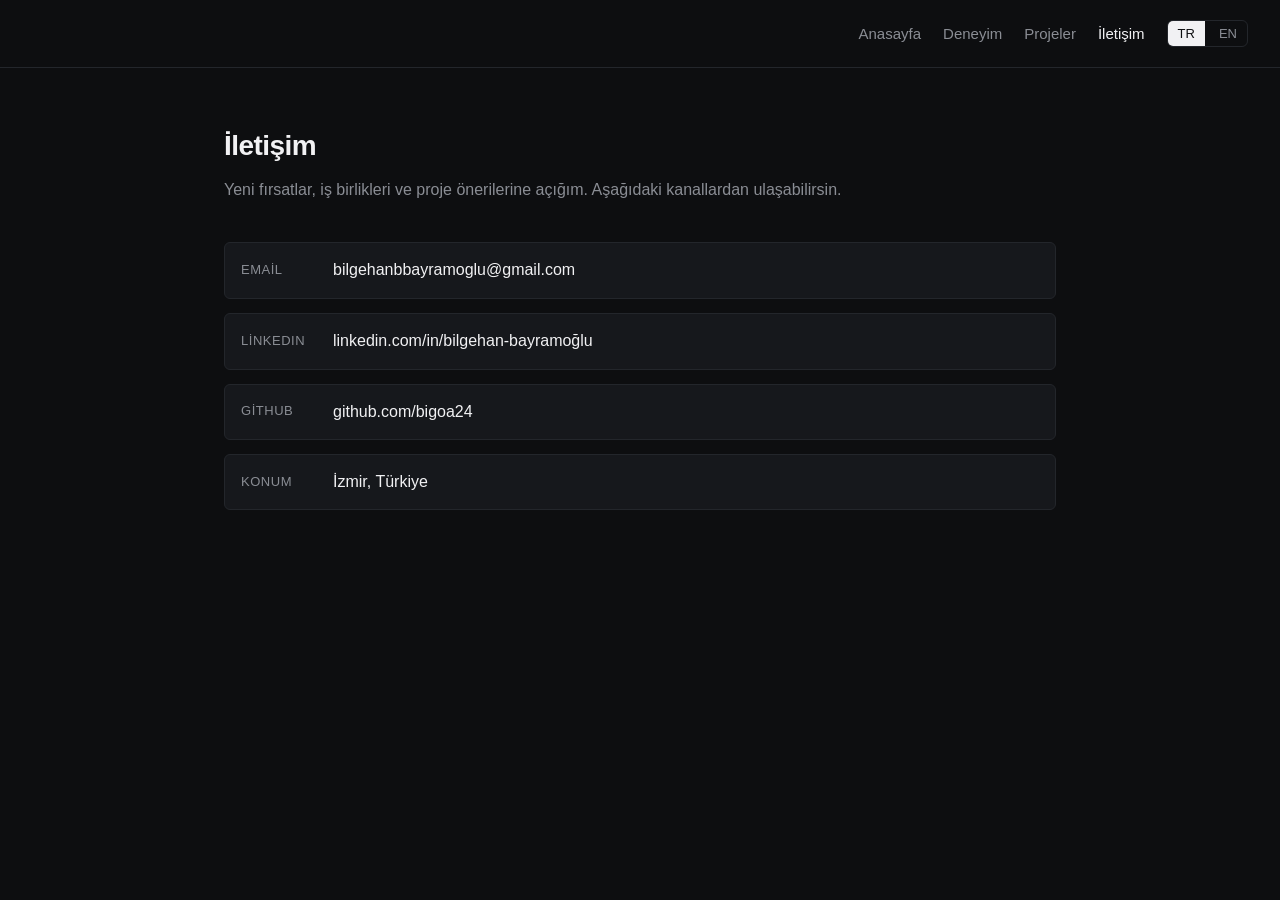
==== contact.html @ 8e67086f "initial commit" ====
<!doctype html>
<html lang="tr">
<head>
  <meta charset="utf-8" />
  <meta name="viewport" content="width=device-width, initial-scale=1" />
  <title>İletişim — Bilgehan Bayramoğlu</title>
  <link rel="stylesheet" href="css/styles.css" />
</head>
<body>
  <header>
    <div class="nav-inner">
      <nav>
        <ul>
          <li><a href="index.html"><span data-lang="tr">Anasayfa</span><span data-lang="en">Home</span></a></li>
          <li><a href="experience.html"><span data-lang="tr">Deneyim</span><span data-lang="en">Experience</span></a></li>
          <li><a href="projects.html"><span data-lang="tr">Projeler</span><span data-lang="en">Projects</span></a></li>
          <li><a href="contact.html" class="active"><span data-lang="tr">İletişim</span><span data-lang="en">Contact</span></a></li>
          <li>
            <div class="lang-switch">
              <button data-set-lang="tr" type="button">TR</button>
              <button data-set-lang="en" type="button">EN</button>
            </div>
          </li>
        </ul>
      </nav>
    </div>
  </header>

  <main>
    <div class="container">
      <h1 class="page-title"><span data-lang="tr">İletişim</span><span data-lang="en">Contact</span></h1>
      <p class="page-subtitle">
        <span data-lang="tr">Yeni fırsatlar, iş birlikleri ve proje önerilerine açığım. Aşağıdaki kanallardan ulaşabilirsin.</span>
        <span data-lang="en">Open to new opportunities, collaborations, and project ideas. Reach me through any of the channels below.</span>
      </p>

      <ul class="contact-list">
        <li>
          <span class="label">Email</span>
          <a href="mailto:bilgehanbbayramoglu@gmail.com">bilgehanbbayramoglu@gmail.com</a>
        </li>
        <li>
          <span class="label">LinkedIn</span>
          <a href="https://www.linkedin.com/in/bilgehan-bayramoğlu" target="_blank" rel="noopener">linkedin.com/in/bilgehan-bayramoğlu</a>
        </li>
        <li>
          <span class="label">GitHub</span>
          <a href="https://github.com/bigoa24" target="_blank" rel="noopener">github.com/bigoa24</a>
        </li>
        <li>
          <span class="label"><span data-lang="tr">Konum</span><span data-lang="en">Location</span></span>
          <span>İzmir, Türkiye</span>
        </li>
      </ul>
    </div>
  </main>


  <script src="js/lang.js"></script>
</body>
</html>
---- css/styles.css ----
:root {
  --bg: #0d0e10;
  --fg: #f1f1f3;
  --muted: #8a8d94;
  --border: #23262b;
  --accent: #f1f1f3;
  --card-bg: #16181c;
  --max-width: 880px;
  --radius: 6px;
}

html { background: var(--bg); }
::selection { background: #2d3138; color: var(--fg); }

* { box-sizing: border-box; margin: 0; padding: 0; }

html { scroll-behavior: smooth; }

body {
  font-family: -apple-system, BlinkMacSystemFont, "Segoe UI", "Inter", "Helvetica Neue", Arial, sans-serif;
  font-size: 16px;
  line-height: 1.6;
  color: var(--fg);
  background: var(--bg);
  -webkit-font-smoothing: antialiased;
}

a { color: var(--fg); text-decoration: none; border-bottom: 1px solid transparent; transition: border-color .15s; }
a:hover { border-bottom-color: var(--fg); }

img { max-width: 100%; display: block; }

.container {
  max-width: var(--max-width);
  margin: 0 auto;
  padding: 0 24px;
}

/* Header / Nav */
header {
  border-bottom: 1px solid var(--border);
  padding: 20px 0;
  background: var(--bg);
  position: sticky;
  top: 0;
  z-index: 10;
}

.nav-inner {
  display: flex;
  justify-content: flex-end;
  align-items: center;
  gap: 16px;
  flex-wrap: wrap;
  max-width: 100%;
  padding: 0 32px;
}

nav ul {
  list-style: none;
  display: flex;
  gap: 22px;
  align-items: center;
  flex-wrap: wrap;
}

nav a {
  font-size: 15px;
  color: var(--muted);
}

nav a.active, nav a:hover {
  color: var(--fg);
}

.lang-switch {
  display: flex;
  gap: 4px;
  font-size: 13px;
  border: 1px solid var(--border);
  border-radius: var(--radius);
  overflow: hidden;
}

.lang-switch button {
  background: transparent;
  border: none;
  padding: 5px 10px;
  cursor: pointer;
  color: var(--muted);
  font-family: inherit;
  font-size: 13px;
}

.lang-switch button.active {
  background: var(--fg);
  color: var(--bg);
}

/* Main */
main { padding: 56px 0 80px; }

.page-title {
  font-size: 28px;
  font-weight: 600;
  margin-bottom: 8px;
  letter-spacing: -0.02em;
}

.page-subtitle {
  color: var(--muted);
  margin-bottom: 40px;
  font-size: 16px;
}

/* Hero (home) */
.hero h1 {
  font-size: 40px;
  font-weight: 700;
  letter-spacing: -0.03em;
  margin-bottom: 10px;
}

.hero .role {
  color: var(--muted);
  font-size: 18px;
  margin-bottom: 24px;
}

.hero p.bio {
  font-size: 17px;
  max-width: 680px;
  margin-bottom: 28px;
}

.hero .cta {
  display: flex;
  gap: 14px;
  flex-wrap: wrap;
}

.btn {
  display: inline-block;
  padding: 10px 18px;
  border-radius: var(--radius);
  font-size: 15px;
  border: 1px solid var(--fg);
  background: var(--fg);
  color: var(--bg);
  transition: opacity .15s;
}

.btn:hover { opacity: 0.85; border-bottom-color: var(--fg); }

.btn.secondary {
  background: transparent;
  color: var(--fg);
}

/* Sections */
section.block { margin-top: 48px; }

section.block h2 {
  font-size: 20px;
  font-weight: 600;
  margin-bottom: 18px;
  letter-spacing: -0.01em;
  padding-bottom: 8px;
  border-bottom: 1px solid var(--border);
}

/* Experience / Education timeline */
.timeline-item {
  padding: 20px 0;
  border-bottom: 1px solid var(--border);
}

.timeline-item:last-child { border-bottom: none; }

.timeline-head {
  display: flex;
  justify-content: space-between;
  gap: 16px;
  flex-wrap: wrap;
  margin-bottom: 6px;
}

.timeline-role {
  font-weight: 600;
  font-size: 16px;
}

.company-link {
  color: var(--muted);
  border-bottom: 1px solid var(--muted);
  transition: color .15s, border-color .15s;
}
.company-link::after {
  content: " ↗";
  font-size: 11px;
  opacity: 0.7;
}
.company-link:hover {
  color: var(--fg);
  border-bottom-color: var(--fg);
}
.company-link:hover::after {
  opacity: 1;
}

.timeline-company {
  color: var(--muted);
  font-size: 15px;
}

.timeline-date {
  color: var(--muted);
  font-size: 14px;
  white-space: nowrap;
}

.timeline-body ul {
  margin: 8px 0 0 20px;
  font-size: 15px;
  color: var(--fg);
}

.timeline-body li { margin-bottom: 4px; }

/* Skills */
.skills-grid {
  display: grid;
  grid-template-columns: repeat(auto-fit, minmax(220px, 1fr));
  gap: 16px;
}

.skill-group {
  padding: 16px;
  border: 1px solid var(--border);
  border-radius: var(--radius);
  background: var(--card-bg);
}

.skill-group h3 {
  font-size: 14px;
  font-weight: 600;
  margin-bottom: 8px;
  text-transform: uppercase;
  letter-spacing: 0.04em;
  color: var(--muted);
}

.skill-list {
  display: flex;
  flex-wrap: wrap;
  gap: 6px;
}

.skill-list span {
  font-size: 13px;
  padding: 3px 10px;
  background: var(--bg);
  border: 1px solid var(--border);
  border-radius: 999px;
}

/* Projects */
.project {
  padding: 24px 0;
  border-bottom: 1px solid var(--border);
}

.project:last-child { border-bottom: none; }

.project-head {
  display: flex;
  justify-content: space-between;
  align-items: baseline;
  gap: 16px;
  flex-wrap: wrap;
  margin-bottom: 8px;
}

.project h3 {
  font-size: 19px;
  font-weight: 600;
  letter-spacing: -0.01em;
}

.project-links {
  display: flex;
  gap: 12px;
  font-size: 14px;
}

.project-links a {
  color: var(--muted);
  border-bottom: 1px solid var(--border);
}

.project-links a:hover { color: var(--fg); border-bottom-color: var(--fg); }

.github-btn {
  display: inline-flex;
  align-items: center;
  gap: 6px;
  padding: 5px 12px;
  border: 1px solid var(--border) !important;
  border-bottom: 1px solid var(--border) !important;
  border-radius: 6px;
  font-size: 13px;
  color: var(--fg) !important;
  background: var(--card-bg);
  transition: border-color .15s, background .15s;
}

.github-btn:hover {
  border-color: var(--fg) !important;
  background: #1e2025;
}

.screenshot-link {
  display: block;
  position: relative;
  margin-top: 8px;
  border-radius: 6px;
  overflow: hidden;
  border: 1px solid var(--border);
  cursor: zoom-in;
}

.screenshot-img {
  width: 100%;
  display: block;
  border-radius: 6px;
  transition: opacity .2s;
}

.screenshot-link:hover .screenshot-img {
  opacity: 0.75;
}

.screenshot-zoom {
  position: absolute;
  top: 10px;
  right: 10px;
  width: 28px;
  height: 28px;
  background: rgba(0,0,0,0.6);
  color: #fff;
  font-size: 16px;
  border-radius: 5px;
  display: flex;
  align-items: center;
  justify-content: center;
  opacity: 0;
  transition: opacity .2s;
  pointer-events: none;
}

.screenshot-link:hover .screenshot-zoom {
  opacity: 1;
}

.project p.desc {
  font-size: 15px;
  margin-bottom: 12px;
}

.project ul.features {
  margin: 0 0 14px 20px;
  font-size: 14px;
  color: var(--fg);
}

.project ul.features li { margin-bottom: 3px; }

.project .tags {
  display: flex;
  flex-wrap: wrap;
  gap: 6px;
  margin-bottom: 14px;
}

.project .tags span {
  font-size: 12px;
  padding: 3px 9px;
  background: var(--card-bg);
  border: 1px solid var(--border);
  border-radius: 999px;
  color: var(--muted);
}

/* Project screenshots */
.screenshots {
  display: grid;
  grid-template-columns: repeat(auto-fill, minmax(180px, 1fr));
  gap: 10px;
  margin-top: 10px;
}

.mobile-shot {
  max-width: 200px;
}

.mobile-shot .screenshot-img {
  width: 100%;
  height: auto;
}

.screenshot-slot {
  aspect-ratio: 9/16;
  background: var(--card-bg);
  border: 1px dashed var(--border);
  border-radius: var(--radius);
  display: flex;
  align-items: center;
  justify-content: center;
  color: var(--muted);
  font-size: 12px;
  text-align: center;
  padding: 8px;
  overflow: hidden;
}

.screenshot-slot img {
  width: 100%;
  height: 100%;
  object-fit: cover;
  border-radius: var(--radius);
}

.screenshot-slot.wide {
  aspect-ratio: 16/9;
}

/* Contact page */
.contact-list {
  list-style: none;
  display: grid;
  gap: 14px;
  font-size: 16px;
}

.contact-list li {
  display: flex;
  gap: 12px;
  align-items: center;
  padding: 14px 16px;
  border: 1px solid var(--border);
  border-radius: var(--radius);
  background: var(--card-bg);
}

.contact-list .label {
  color: var(--muted);
  font-size: 13px;
  text-transform: uppercase;
  letter-spacing: 0.04em;
  min-width: 80px;
}

/* Footer */
footer {
  border-top: 1px solid var(--border);
  padding: 24px 0;
  color: var(--muted);
  font-size: 14px;
  text-align: center;
}

/* Hidden lang */
[data-lang]:not(.active-lang) { display: none; }

/* Responsive */
@media (max-width: 600px) {
  .hero h1 { font-size: 32px; }
  .page-title { font-size: 24px; }
  nav ul { gap: 14px; }
  nav a { font-size: 14px; }
  main { padding: 36px 0 60px; }
}
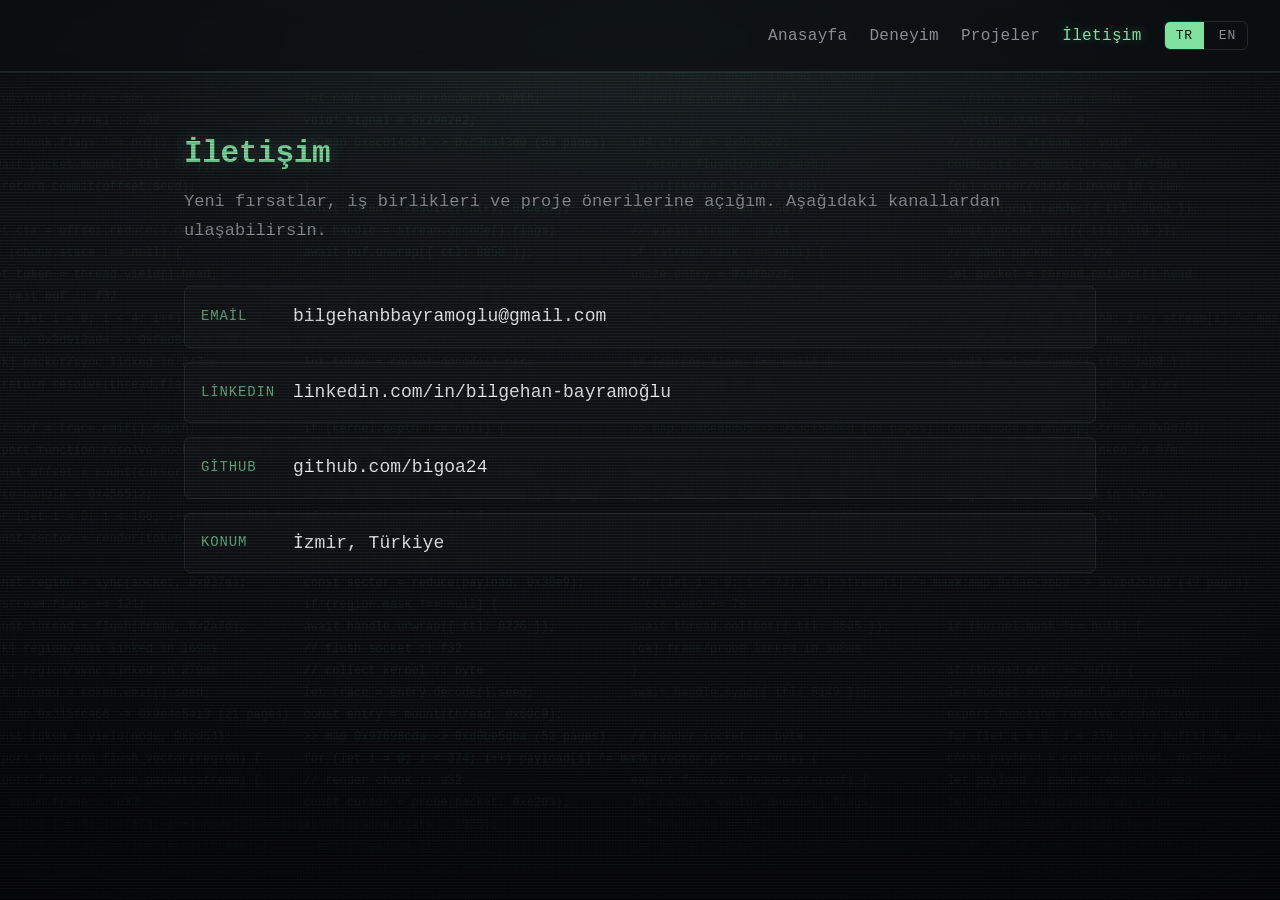
==== commit 1f4944eb: "Switch to terminal typography and add scrolling code background - Use the mono stack site-wide and r" ====
--- a/contact.html
+++ b/contact.html
@@ -56,6 +56,7 @@
   </main>
 
 
+  <script src="js/codeflow.js"></script>
   <script src="js/lang.js"></script>
 </body>
 </html>
--- a/css/styles.css
+++ b/css/styles.css
@@ -5,24 +5,156 @@
   --border: #23262b;
   --accent: #f1f1f3;
   --card-bg: #16181c;
-  --max-width: 880px;
+  --max-width: 960px;
   --radius: 6px;
-}
-
-html { background: var(--bg); }
-::selection { background: #2d3138; color: var(--fg); }
+
+  /* CRT / terminal */
+  --phosphor: #7fe0a0;
+  --phosphor-dim: rgba(127, 224, 160, 0.14);
+  --mono: "SF Mono", "JetBrains Mono", "IBM Plex Mono", Menlo, Consolas, "Courier New", monospace;
+}
+
+html { background: #06070a; }
+::selection { background: rgba(127, 224, 160, 0.22); color: var(--fg); }
 
 * { box-sizing: border-box; margin: 0; padding: 0; }
 
 html { scroll-behavior: smooth; }
 
 body {
-  font-family: -apple-system, BlinkMacSystemFont, "Segoe UI", "Inter", "Helvetica Neue", Arial, sans-serif;
-  font-size: 16px;
-  line-height: 1.6;
+  font-family: var(--mono);
+  /* akışkan taban punto: mobilde 16px, geniş ekranda 18px */
+  font-size: clamp(16px, 14.6px + 0.32vw, 18px);
+  line-height: 1.7;
   color: var(--fg);
-  background: var(--bg);
   -webkit-font-smoothing: antialiased;
+  position: relative;
+  min-height: 100vh;
+  background-color: var(--bg);
+  background-image:
+    /* phosphor bloom at the top of the tube */
+    radial-gradient(90% 55% at 50% -8%, rgba(127, 224, 160, 0.07) 0%, rgba(127, 224, 160, 0) 60%),
+    /* screen body gradient */
+    radial-gradient(120% 90% at 50% 0%, #191c21 0%, #101216 42%, #08090c 100%);
+  background-attachment: fixed;
+}
+
+/* ---- Arka planda akan sahte kod (js/codeflow.js) --------------------- */
+
+#codeflow {
+  position: fixed;
+  inset: 0;
+  z-index: 0;
+  overflow: hidden;
+  pointer-events: none;
+  user-select: none;
+  -webkit-user-select: none;
+  font-family: var(--mono);
+  font-size: 12px;
+  line-height: 22px;      /* codeflow.js içindeki LINE_HEIGHT ile aynı */
+  color: var(--phosphor);
+  opacity: 0.075;
+  text-shadow: 0 0 6px rgba(127, 224, 160, 0.3);
+  /* üst ve altta yumuşak geçiş */
+  -webkit-mask-image: linear-gradient(to bottom, transparent 0%, #000 14%, #000 86%, transparent 100%);
+  mask-image: linear-gradient(to bottom, transparent 0%, #000 14%, #000 86%, transparent 100%);
+}
+
+.codeflow-col {
+  position: absolute;
+  top: 0;
+  white-space: pre;
+  transform: translateX(-50%);
+  animation-name: codeflow-scroll;
+  animation-timing-function: linear;
+  animation-iteration-count: infinite;
+  will-change: transform;
+}
+
+@keyframes codeflow-scroll {
+  from { transform: translate(-50%, 0); }
+  to   { transform: translate(-50%, -50%); }
+}
+
+@media (prefers-reduced-motion: reduce) {
+  #codeflow { display: none; }
+}
+
+/* dar ekranda kod satırları doğrudan metnin altına düşüyor: daha soluk */
+@media (max-width: 900px) {
+  #codeflow { opacity: 0.05; font-size: 11px; }
+}
+
+/* içerik akan kodun üstünde kalsın.
+   z-index vermiyoruz: yeni bir stacking context açsaydı ekran görüntüleri
+   CRT katmanının üstüne çıkamazdı. */
+main, footer { position: relative; }
+
+/* ---- CRT overlays ---------------------------------------------------- */
+
+/* scanlines + shadow mask */
+body::before {
+  content: "";
+  position: fixed;
+  inset: 0;
+  z-index: 9998;
+  pointer-events: none;
+  background-image:
+    repeating-linear-gradient(
+      to bottom,
+      rgba(255, 255, 255, 0.028) 0px,
+      rgba(255, 255, 255, 0.028) 1px,
+      rgba(0, 0, 0, 0.16) 1px,
+      rgba(0, 0, 0, 0.16) 3px
+    ),
+    repeating-linear-gradient(
+      to right,
+      rgba(255, 0, 0, 0.02) 0px,
+      rgba(0, 255, 0, 0.02) 1px,
+      rgba(0, 0, 255, 0.02) 2px,
+      rgba(0, 0, 0, 0) 3px
+    );
+  animation: crt-flicker 5.5s steps(60) infinite;
+}
+
+/* vignette + slow sweep bar */
+body::after {
+  content: "";
+  position: fixed;
+  inset: 0;
+  z-index: 9999;
+  pointer-events: none;
+  background-image:
+    linear-gradient(
+      to bottom,
+      rgba(255, 255, 255, 0) 0%,
+      rgba(190, 255, 215, 0.045) 45%,
+      rgba(190, 255, 215, 0.055) 50%,
+      rgba(255, 255, 255, 0) 100%
+    ),
+    radial-gradient(115% 80% at 50% 45%, rgba(0, 0, 0, 0) 45%, rgba(0, 0, 0, 0.55) 100%);
+  background-size: 100% 220px, 100% 100%;
+  background-repeat: no-repeat, no-repeat;
+  background-position: 0 -240px, 0 0;
+  animation: crt-sweep 9s linear infinite;
+}
+
+@keyframes crt-sweep {
+  0%   { background-position: 0 -240px, 0 0; }
+  100% { background-position: 0 110vh,   0 0; }
+}
+
+@keyframes crt-flicker {
+  0%, 100% { opacity: 0.92; }
+  22%      { opacity: 1; }
+  47%      { opacity: 0.88; }
+  61%      { opacity: 0.98; }
+  83%      { opacity: 0.9; }
+}
+
+@media (prefers-reduced-motion: reduce) {
+  body::before { animation: none; opacity: 0.92; }
+  body::after  { animation: none; }
 }
 
 a { color: var(--fg); text-decoration: none; border-bottom: 1px solid transparent; transition: border-color .15s; }
@@ -40,10 +172,15 @@
 header {
   border-bottom: 1px solid var(--border);
   padding: 20px 0;
-  background: var(--bg);
+  background: rgba(12, 14, 17, 0.72);
+  -webkit-backdrop-filter: blur(10px) saturate(120%);
+  backdrop-filter: blur(10px) saturate(120%);
+  box-shadow: 0 1px 0 rgba(127, 224, 160, 0.07);
   position: sticky;
   top: 0;
-  z-index: 10;
+  /* ekran görüntüleri CRT katmanının (9999) üstünde durduğu için
+     yapışkan başlık onların da üstünde kalmalı */
+  z-index: 10001;
 }
 
 .nav-inner {
@@ -65,12 +202,19 @@
 }
 
 nav a {
-  font-size: 15px;
-  color: var(--muted);
-}
-
-nav a.active, nav a:hover {
+  font-family: var(--mono);
+  font-size: clamp(14px, 13px + 0.25vw, 16px);
+  letter-spacing: 0.02em;
+  color: var(--muted);
+}
+
+nav a:hover {
   color: var(--fg);
+}
+
+nav a.active {
+  color: var(--phosphor);
+  text-shadow: 0 0 10px rgba(127, 224, 160, 0.35);
 }
 
 .lang-switch {
@@ -85,51 +229,76 @@
 .lang-switch button {
   background: transparent;
   border: none;
-  padding: 5px 10px;
+  padding: 6px 11px;
   cursor: pointer;
   color: var(--muted);
-  font-family: inherit;
-  font-size: 13px;
+  font-family: var(--mono);
+  font-size: clamp(12px, 11.3px + 0.16vw, 13px);
+  letter-spacing: 0.06em;
 }
 
 .lang-switch button.active {
-  background: var(--fg);
-  color: var(--bg);
+  background: var(--phosphor);
+  color: #07110b;
 }
 
 /* Main */
 main { padding: 56px 0 80px; }
 
 .page-title {
-  font-size: 28px;
+  font-size: clamp(23px, 19.4px + 0.94vw, 31px);
   font-weight: 600;
   margin-bottom: 8px;
-  letter-spacing: -0.02em;
+  letter-spacing: -0.01em;
+  color: var(--phosphor);
+  text-shadow: 0 0 18px rgba(127, 224, 160, 0.28);
 }
 
 .page-subtitle {
   color: var(--muted);
   margin-bottom: 40px;
-  font-size: 16px;
+  font-size: clamp(15px, 13.6px + 0.32vw, 17px);
 }
 
 /* Hero (home) */
 .hero h1 {
-  font-size: 40px;
+  /* mono geniş yazar: mobilde tek satıra sığması için alt sınır düşük */
+  font-size: clamp(26px, 19.7px + 1.69vw, 44px);
   font-weight: 700;
-  letter-spacing: -0.03em;
+  letter-spacing: -0.01em;
   margin-bottom: 10px;
+  text-shadow: 0 0 24px rgba(127, 224, 160, 0.16), 0 0 2px rgba(255, 255, 255, 0.15);
 }
 
 .hero .role {
-  color: var(--muted);
-  font-size: 18px;
+  font-family: var(--mono);
+  color: var(--phosphor);
+  opacity: 0.85;
+  font-size: clamp(14px, 12.6px + 0.32vw, 16px);
+  letter-spacing: 0.01em;
   margin-bottom: 24px;
 }
 
+/* blinking terminal cursor after the role line */
+.hero .role::after {
+  content: "▍";
+  margin-left: 6px;
+  color: var(--phosphor);
+  animation: crt-caret 1.1s steps(1) infinite;
+}
+
+@keyframes crt-caret {
+  0%, 49%   { opacity: 1; }
+  50%, 100% { opacity: 0; }
+}
+
+@media (prefers-reduced-motion: reduce) {
+  .hero .role::after { animation: none; }
+}
+
 .hero p.bio {
-  font-size: 17px;
-  max-width: 680px;
+  font-size: clamp(16px, 14.2px + 0.42vw, 19px);
+  max-width: 42em;
   margin-bottom: 28px;
 }
 
@@ -141,32 +310,55 @@
 
 .btn {
   display: inline-block;
-  padding: 10px 18px;
+  padding: 11px 20px;
   border-radius: var(--radius);
-  font-size: 15px;
-  border: 1px solid var(--fg);
-  background: var(--fg);
-  color: var(--bg);
-  transition: opacity .15s;
-}
-
-.btn:hover { opacity: 0.85; border-bottom-color: var(--fg); }
+  font-family: var(--mono);
+  font-size: clamp(14px, 13px + 0.25vw, 16px);
+  border: 1px solid var(--phosphor);
+  background: var(--phosphor);
+  color: #07110b;
+  box-shadow: 0 0 18px rgba(127, 224, 160, 0.14);
+  transition: opacity .15s, box-shadow .2s;
+}
+
+.btn:hover {
+  opacity: 0.9;
+  border-bottom-color: var(--phosphor);
+  box-shadow: 0 0 26px rgba(127, 224, 160, 0.26);
+}
 
 .btn.secondary {
   background: transparent;
   color: var(--fg);
+  border-color: var(--border);
+  box-shadow: none;
+}
+
+.btn.secondary:hover {
+  border-color: var(--phosphor);
+  border-bottom-color: var(--phosphor);
+  color: var(--phosphor);
 }
 
 /* Sections */
 section.block { margin-top: 48px; }
 
 section.block h2 {
-  font-size: 20px;
+  font-size: clamp(18px, 16.2px + 0.47vw, 22px);
   font-weight: 600;
   margin-bottom: 18px;
-  letter-spacing: -0.01em;
+  letter-spacing: 0;
   padding-bottom: 8px;
-  border-bottom: 1px solid var(--border);
+  border-bottom: 1px solid transparent;
+  border-image: linear-gradient(to right, rgba(127, 224, 160, 0.35), var(--border) 45%, transparent 100%) 1;
+}
+
+section.block h2::before {
+  content: "// ";
+  font-family: var(--mono);
+  color: var(--phosphor);
+  opacity: 0.55;
+  font-size: 0.8em;
 }
 
 /* Experience / Education timeline */
@@ -187,7 +379,7 @@
 
 .timeline-role {
   font-weight: 600;
-  font-size: 16px;
+  font-size: clamp(16px, 14.6px + 0.32vw, 18px);
 }
 
 .company-link {
@@ -210,18 +402,19 @@
 
 .timeline-company {
   color: var(--muted);
-  font-size: 15px;
+  font-size: clamp(15px, 14.3px + 0.16vw, 16px);
 }
 
 .timeline-date {
-  color: var(--muted);
-  font-size: 14px;
+  font-family: var(--mono);
+  color: var(--muted);
+  font-size: clamp(13px, 12.3px + 0.16vw, 14px);
   white-space: nowrap;
 }
 
 .timeline-body ul {
   margin: 8px 0 0 20px;
-  font-size: 15px;
+  font-size: clamp(15px, 13.6px + 0.32vw, 17px);
   color: var(--fg);
 }
 
@@ -238,11 +431,19 @@
   padding: 16px;
   border: 1px solid var(--border);
   border-radius: var(--radius);
-  background: var(--card-bg);
+  background: rgba(22, 24, 28, 0.55);
+  -webkit-backdrop-filter: blur(2px);
+  backdrop-filter: blur(2px);
+  transition: border-color .2s, box-shadow .2s;
+}
+
+.skill-group:hover {
+  border-color: rgba(127, 224, 160, 0.28);
+  box-shadow: 0 0 0 1px rgba(127, 224, 160, 0.06), 0 8px 24px rgba(0, 0, 0, 0.35);
 }
 
 .skill-group h3 {
-  font-size: 14px;
+  font-size: clamp(14px, 13.3px + 0.16vw, 15px);
   font-weight: 600;
   margin-bottom: 8px;
   text-transform: uppercase;
@@ -257,9 +458,10 @@
 }
 
 .skill-list span {
-  font-size: 13px;
-  padding: 3px 10px;
-  background: var(--bg);
+  font-family: var(--mono);
+  font-size: clamp(12px, 10.6px + 0.32vw, 14px);
+  padding: 4px 11px;
+  background: rgba(8, 9, 12, 0.6);
   border: 1px solid var(--border);
   border-radius: 999px;
 }
@@ -282,15 +484,15 @@
 }
 
 .project h3 {
-  font-size: 19px;
+  font-size: clamp(17px, 15.2px + 0.47vw, 21px);
   font-weight: 600;
-  letter-spacing: -0.01em;
+  letter-spacing: 0;
 }
 
 .project-links {
   display: flex;
   gap: 12px;
-  font-size: 14px;
+  font-size: clamp(14px, 13px + 0.25vw, 16px);
 }
 
 .project-links a {
@@ -304,40 +506,44 @@
   display: inline-flex;
   align-items: center;
   gap: 6px;
-  padding: 5px 12px;
+  padding: 6px 13px;
   border: 1px solid var(--border) !important;
   border-bottom: 1px solid var(--border) !important;
   border-radius: 6px;
-  font-size: 13px;
+  font-family: var(--mono);
+  font-size: clamp(12px, 10.6px + 0.32vw, 14px);
   color: var(--fg) !important;
-  background: var(--card-bg);
+  background: rgba(22, 24, 28, 0.65);
   transition: border-color .15s, background .15s;
 }
 
 .github-btn:hover {
-  border-color: var(--fg) !important;
-  background: #1e2025;
+  border-color: rgba(127, 224, 160, 0.45) !important;
+  background: rgba(30, 32, 37, 0.85);
 }
 
 .screenshot-link {
   display: block;
   position: relative;
+  /* tarama çizgileri / vinyet katmanının üstünde: görseller net kalsın */
+  z-index: 10000;
   margin-top: 8px;
   border-radius: 6px;
   overflow: hidden;
   border: 1px solid var(--border);
   cursor: zoom-in;
+  transition: border-color .15s, box-shadow .2s;
+}
+
+.screenshot-link:hover {
+  border-color: rgba(127, 224, 160, 0.45);
+  box-shadow: 0 0 0 1px rgba(127, 224, 160, 0.12), 0 8px 26px rgba(0, 0, 0, 0.45);
 }
 
 .screenshot-img {
   width: 100%;
   display: block;
   border-radius: 6px;
-  transition: opacity .2s;
-}
-
-.screenshot-link:hover .screenshot-img {
-  opacity: 0.75;
 }
 
 .screenshot-zoom {
@@ -363,13 +569,13 @@
 }
 
 .project p.desc {
-  font-size: 15px;
+  font-size: clamp(15px, 13.6px + 0.32vw, 17px);
   margin-bottom: 12px;
 }
 
 .project ul.features {
   margin: 0 0 14px 20px;
-  font-size: 14px;
+  font-size: clamp(14px, 12.6px + 0.32vw, 16px);
   color: var(--fg);
 }
 
@@ -382,10 +588,11 @@
   margin-bottom: 14px;
 }
 
-.project .tags span {
-  font-size: 12px;
-  padding: 3px 9px;
-  background: var(--card-bg);
+.project .tags > span {
+  font-family: var(--mono);
+  font-size: clamp(11px, 9.6px + 0.32vw, 13px);
+  padding: 4px 10px;
+  background: rgba(22, 24, 28, 0.6);
   border: 1px solid var(--border);
   border-radius: 999px;
   color: var(--muted);
@@ -408,6 +615,19 @@
   height: auto;
 }
 
+.screenshots-wide {
+  display: block;
+}
+
+.screenshot-link.wide-shot {
+  max-width: 100%;
+}
+
+.wide-shot .screenshot-img {
+  width: 100%;
+  height: auto;
+}
+
 .screenshot-slot {
   aspect-ratio: 9/16;
   background: var(--card-bg);
@@ -439,7 +659,7 @@
   list-style: none;
   display: grid;
   gap: 14px;
-  font-size: 16px;
+  font-size: clamp(16px, 14.6px + 0.32vw, 18px);
 }
 
 .contact-list li {
@@ -449,14 +669,23 @@
   padding: 14px 16px;
   border: 1px solid var(--border);
   border-radius: var(--radius);
-  background: var(--card-bg);
+  background: rgba(22, 24, 28, 0.55);
+  -webkit-backdrop-filter: blur(2px);
+  backdrop-filter: blur(2px);
+  transition: border-color .2s;
+}
+
+.contact-list li:hover {
+  border-color: rgba(127, 224, 160, 0.28);
 }
 
 .contact-list .label {
-  color: var(--muted);
-  font-size: 13px;
+  font-family: var(--mono);
+  color: var(--phosphor);
+  opacity: 0.75;
+  font-size: clamp(12px, 10.6px + 0.32vw, 14px);
   text-transform: uppercase;
-  letter-spacing: 0.04em;
+  letter-spacing: 0.06em;
   min-width: 80px;
 }
 
@@ -465,18 +694,19 @@
   border-top: 1px solid var(--border);
   padding: 24px 0;
   color: var(--muted);
-  font-size: 14px;
+  font-family: var(--mono);
+  font-size: clamp(12px, 11.3px + 0.16vw, 13px);
+  letter-spacing: 0.03em;
   text-align: center;
 }
 
 /* Hidden lang */
 [data-lang]:not(.active-lang) { display: none; }
 
-/* Responsive */
+/* Responsive — puntolar clamp() ile zaten ölçekleniyor, burada sadece boşluklar */
 @media (max-width: 600px) {
-  .hero h1 { font-size: 32px; }
-  .page-title { font-size: 24px; }
   nav ul { gap: 14px; }
-  nav a { font-size: 14px; }
+  .nav-inner { padding: 0 16px; gap: 12px; }
+  .container { padding: 0 18px; }
   main { padding: 36px 0 60px; }
 }
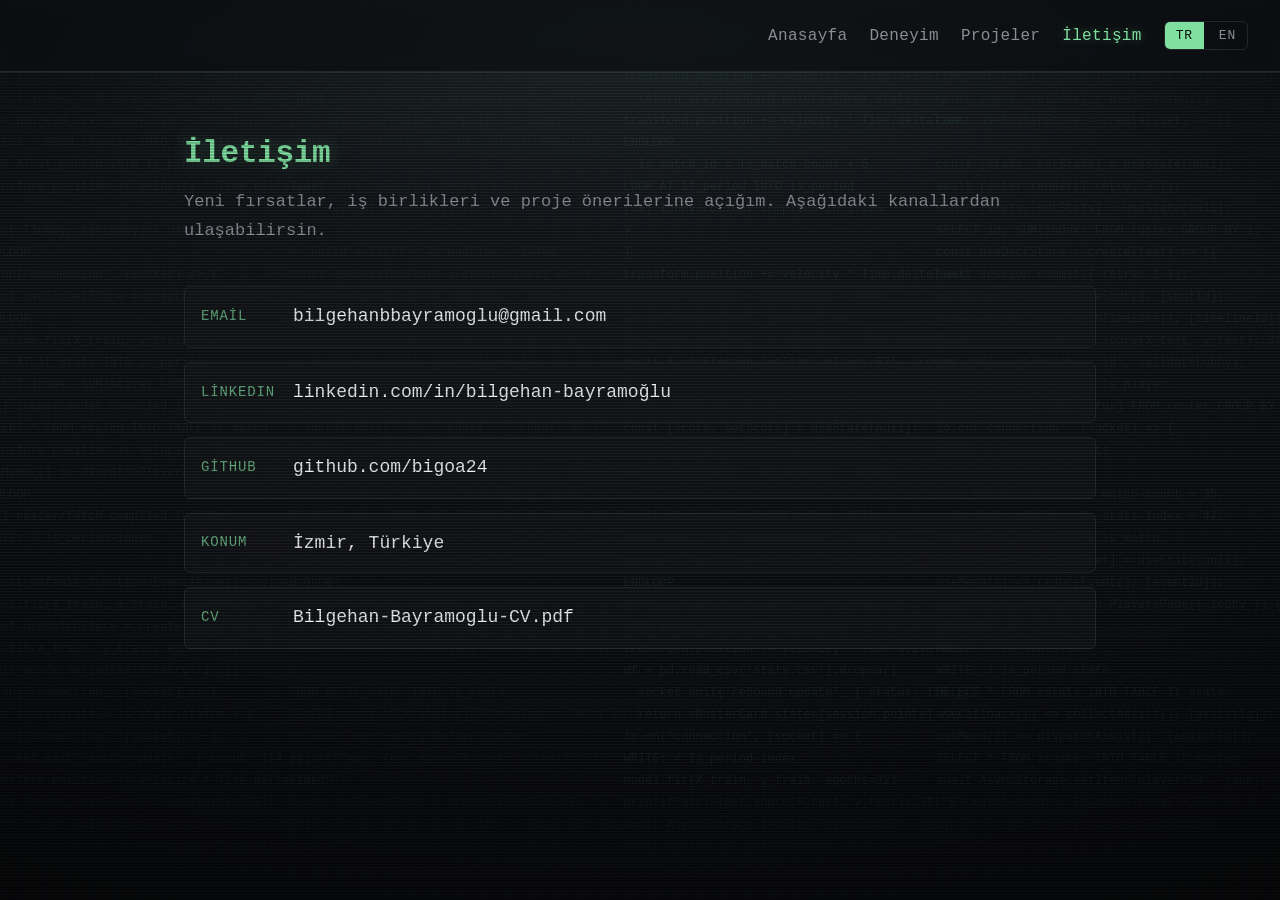
==== commit 8b021bb5: "Add downloadable CV (TR/EN) and link it from the site Standalone print-ready CV pages under assets/c" ====
--- a/contact.html
+++ b/contact.html
@@ -51,6 +51,11 @@
           <span class="label"><span data-lang="tr">Konum</span><span data-lang="en">Location</span></span>
           <span>İzmir, Türkiye</span>
         </li>
+        <li>
+          <span class="label">CV</span>
+          <a data-lang="tr" href="assets/cv/Bilgehan-Bayramoglu-CV.pdf" download="Bilgehan-Bayramoglu-CV.pdf">Bilgehan-Bayramoglu-CV.pdf</a>
+          <a data-lang="en" href="assets/cv/Bilgehan-Bayramoglu-CV-EN.pdf" download="Bilgehan-Bayramoglu-CV-EN.pdf">Bilgehan-Bayramoglu-CV-EN.pdf</a>
+        </li>
       </ul>
     </div>
   </main>
--- a/css/styles.css
+++ b/css/styles.css
@@ -12,6 +12,7 @@
   --phosphor: #7fe0a0;
   --phosphor-dim: rgba(127, 224, 160, 0.14);
   --mono: "SF Mono", "JetBrains Mono", "IBM Plex Mono", Menlo, Consolas, "Courier New", monospace;
+  --sans: -apple-system, BlinkMacSystemFont, "Segoe UI", "Inter", "Helvetica Neue", Arial, sans-serif;
 }
 
 html { background: #06070a; }
@@ -22,10 +23,12 @@
 html { scroll-behavior: smooth; }
 
 body {
-  font-family: var(--mono);
+  /* telefonda sans: mono dar ekranda satırları gereğinden çok kırıyor.
+     768px ve üstünde terminal görünümüne geçiliyor (en altta). */
+  font-family: var(--sans);
   /* akışkan taban punto: mobilde 16px, geniş ekranda 18px */
   font-size: clamp(16px, 14.6px + 0.32vw, 18px);
-  line-height: 1.7;
+  line-height: 1.6;
   color: var(--fg);
   -webkit-font-smoothing: antialiased;
   position: relative;
@@ -246,7 +249,7 @@
 main { padding: 56px 0 80px; }
 
 .page-title {
-  font-size: clamp(23px, 19.4px + 0.94vw, 31px);
+  font-size: clamp(24px, 19.4px + 0.94vw, 31px);
   font-weight: 600;
   margin-bottom: 8px;
   letter-spacing: -0.01em;
@@ -262,8 +265,7 @@
 
 /* Hero (home) */
 .hero h1 {
-  /* mono geniş yazar: mobilde tek satıra sığması için alt sınır düşük */
-  font-size: clamp(26px, 19.7px + 1.69vw, 44px);
+  font-size: clamp(30px, 19.7px + 1.69vw, 44px);
   font-weight: 700;
   letter-spacing: -0.01em;
   margin-bottom: 10px;
@@ -344,7 +346,7 @@
 section.block { margin-top: 48px; }
 
 section.block h2 {
-  font-size: clamp(18px, 16.2px + 0.47vw, 22px);
+  font-size: clamp(19px, 16.2px + 0.47vw, 22px);
   font-weight: 600;
   margin-bottom: 18px;
   letter-spacing: 0;
@@ -457,7 +459,7 @@
   gap: 6px;
 }
 
-.skill-list span {
+.skill-list > span {   /* > : iki dilli iç içe span'lere baloncuk uygulanmasın */
   font-family: var(--mono);
   font-size: clamp(12px, 10.6px + 0.32vw, 14px);
   padding: 4px 11px;
@@ -484,7 +486,7 @@
 }
 
 .project h3 {
-  font-size: clamp(17px, 15.2px + 0.47vw, 21px);
+  font-size: clamp(18px, 15.2px + 0.47vw, 21px);
   font-weight: 600;
   letter-spacing: 0;
 }
@@ -703,10 +705,48 @@
 /* Hidden lang */
 [data-lang]:not(.active-lang) { display: none; }
 
-/* Responsive — puntolar clamp() ile zaten ölçekleniyor, burada sadece boşluklar */
-@media (max-width: 600px) {
+/* Tablet ve masaüstü: terminal/mono görünüm */
+@media (min-width: 768px) {
+  body {
+    font-family: var(--mono);
+    line-height: 1.7;
+  }
+}
+
+/* ---- Mobil düzen (sans yazı tipiyle aynı kırılma noktası) ------------- */
+@media (max-width: 767px) {
   nav ul { gap: 14px; }
   .nav-inner { padding: 0 16px; gap: 12px; }
-  .container { padding: 0 18px; }
+  .container { padding: 0 14px; }
   main { padding: 36px 0 60px; }
-}
+
+  /* Not: text-wrap: pretty/balance denendi, ikisi de satır sonu
+     boşluklarını büyütüyor; tarayıcının varsayılan sarması en dengelisi. */
+
+  /* Başlıklar gövde metninden ayrışsın */
+  .page-title { font-size: 27px; margin-bottom: 6px; }
+  .page-subtitle { margin-bottom: 30px; }
+
+  section.block { margin-top: 42px; }
+  section.block h2 { font-size: 21px; margin-bottom: 16px; }
+
+  .project h3 { font-size: 20px; }
+  .project-head { margin-bottom: 10px; gap: 6px; }
+
+  .timeline-role { font-size: 17.5px; }
+  .timeline-head { margin-bottom: 8px; gap: 4px; }
+
+  /* Satırlar birbirine girmesin: dikey nefes payı */
+  .project { padding: 30px 0; }
+  .project p.desc { margin-bottom: 16px; }
+  .project ul.features { margin: 0 0 16px 20px; }
+  .project ul.features li { margin-bottom: 11px; }
+  .project .tags { gap: 7px; margin-bottom: 16px; }
+
+  .timeline-item { padding: 24px 0; }
+  .timeline-body ul { margin-top: 12px; }
+  .timeline-body li { margin-bottom: 10px; }
+
+  .contact-list { gap: 12px; }
+  .contact-list li { padding: 14px; }
+}
